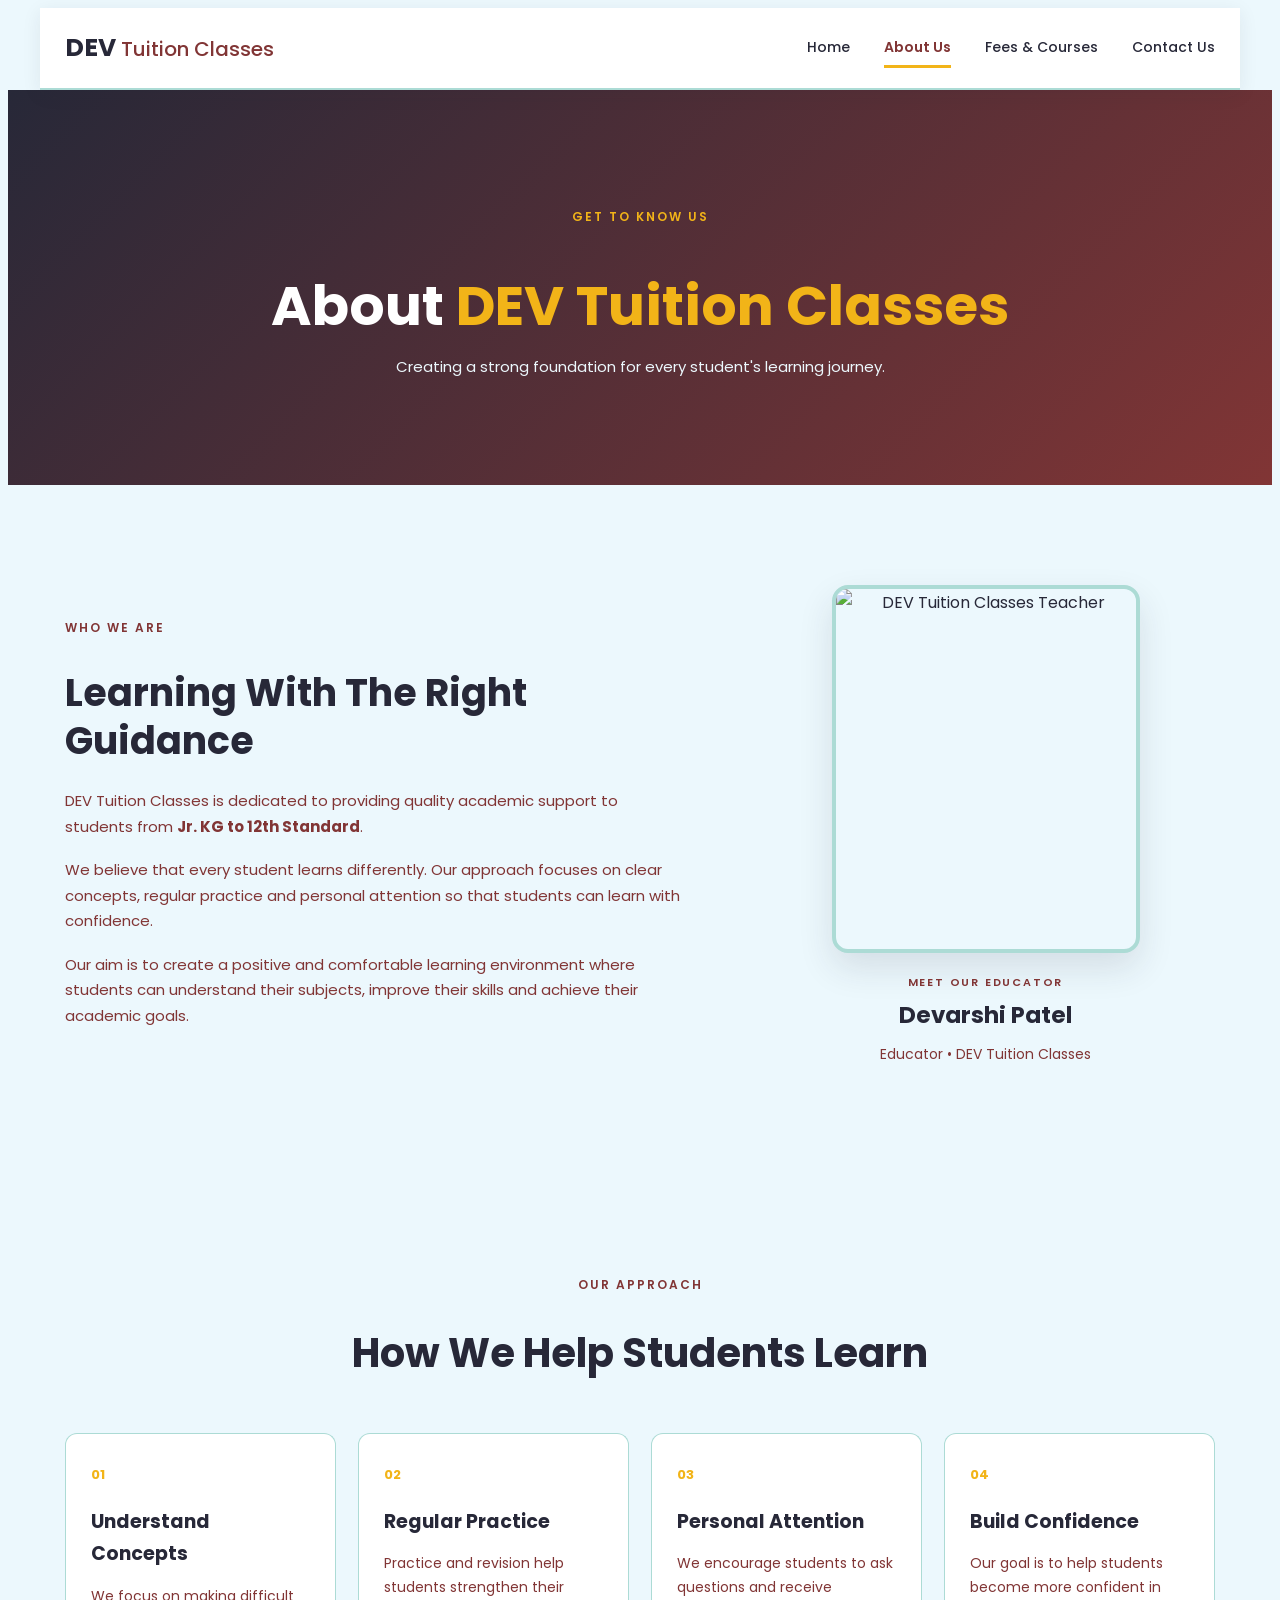
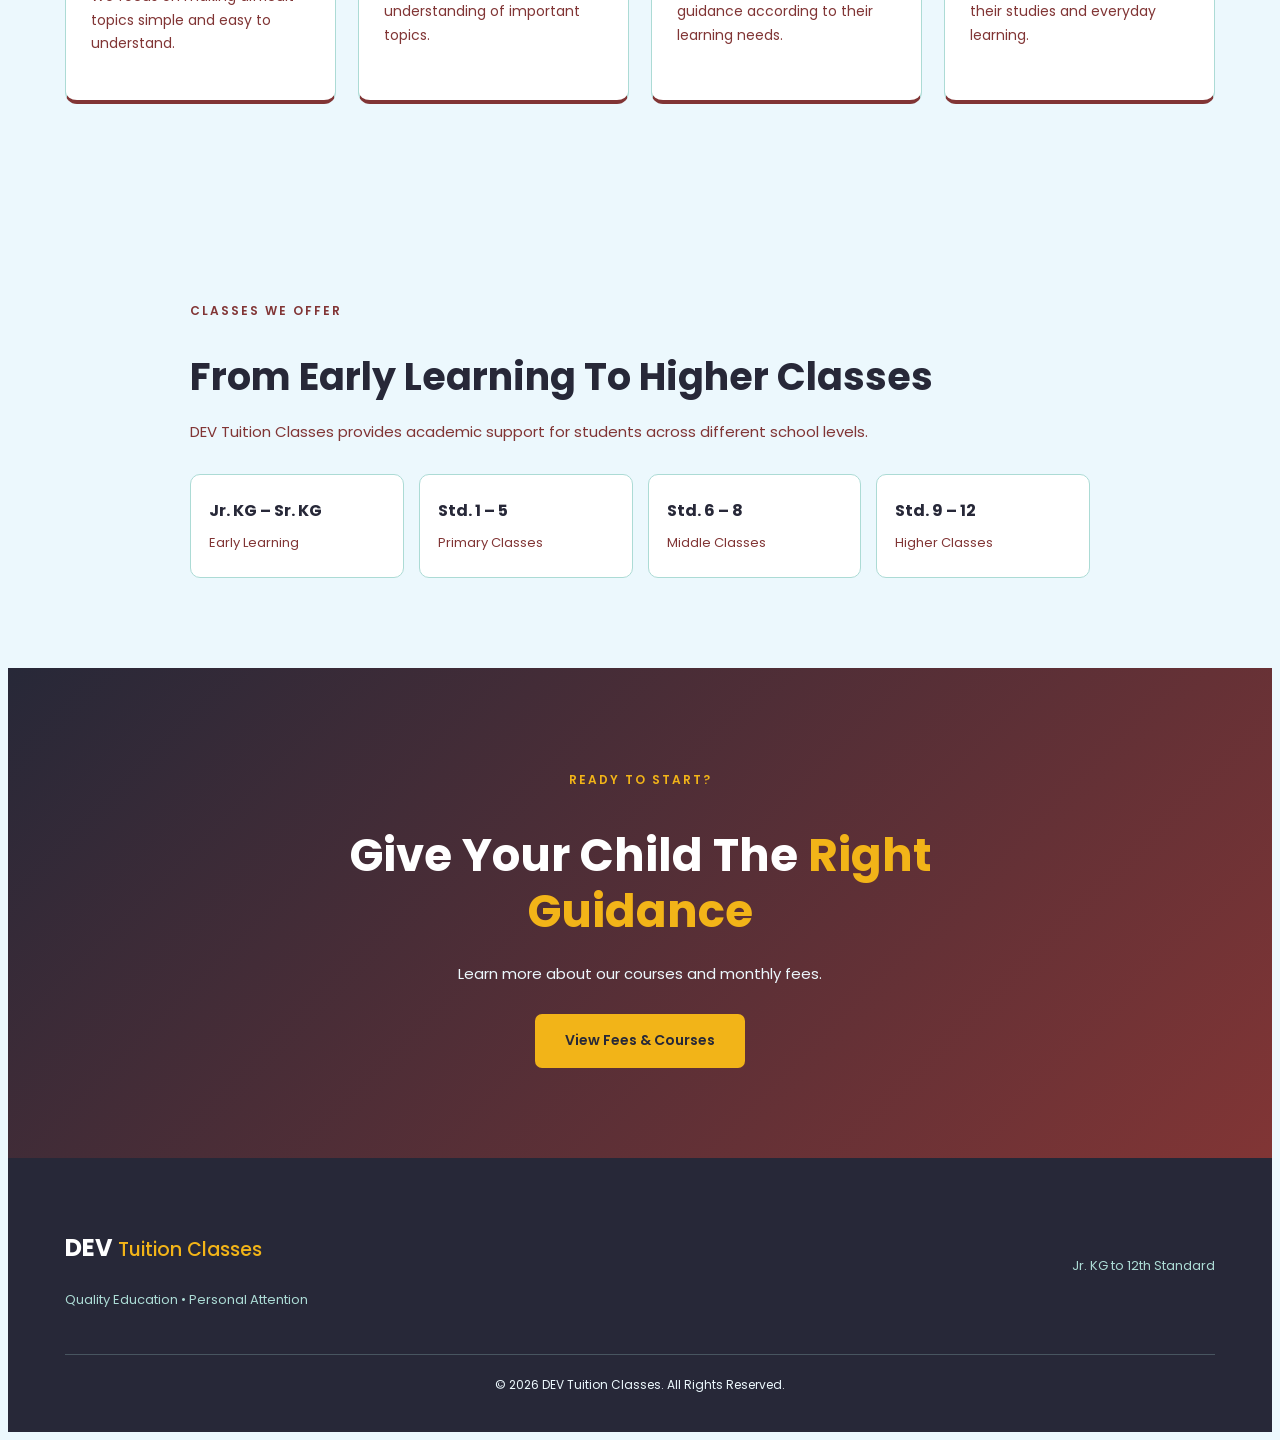
==== about.html @ 4b46ee43 "Add files via upload" ====
<!DOCTYPE html>
<html lang="en">

<head>
    <meta charset="UTF-8">
    <meta name="viewport" content="width=device-width, initial-scale=1.0">

    <title>About Us | DEV Tuition Classes</title>

    <link rel="preconnect" href="https://fonts.googleapis.com">
    <link rel="preconnect" href="https://fonts.gstatic.com" crossorigin>

    <link href="https://fonts.googleapis.com/css2?family=Poppins:wght@400;500;600;700&display=swap"
        rel="stylesheet">

    <link rel="stylesheet" href="style.css">
</head>

<body>

    <!-- ================= NAVIGATION BAR ================= -->

    <header class="navbar">

        <div class="logo">
            <h2>DEV <span>Tuition Classes</span></h2>
        </div>

        <nav>
            <a href="index.html">Home</a>
            <a href="about.html" class="active">About Us</a>
            <a href="fees-courses.html">Fees & Courses</a>
            <a href="contact.html">Contact Us</a>
        </nav>

    </header>


    <!-- ================= PAGE HEADER ================= -->

    <section class="page-header">

        <div class="page-header-content">

            <p>GET TO KNOW US</p>

            <h1>
                About <span>DEV Tuition Classes</span>
            </h1>

            <p>
                Creating a strong foundation for every student's
                learning journey.
            </p>

        </div>

    </section>


    <!-- ================= ABOUT INTRO ================= -->

    <section class="about-intro">

        <div class="about-content">

            <!-- LEFT SIDE TEXT -->

            <div class="about-text">

                <p class="section-label">
                    WHO WE ARE
                </p>

                <h2>
                    Learning With The Right Guidance
                </h2>

                <p>
                    DEV Tuition Classes is dedicated to providing quality
                    academic support to students from
                    <strong>Jr. KG to 12th Standard</strong>.
                </p>

                <p>
                    We believe that every student learns differently.
                    Our approach focuses on clear concepts, regular
                    practice and personal attention so that students can
                    learn with confidence.
                </p>

                <p>
                    Our aim is to create a positive and comfortable
                    learning environment where students can understand
                    their subjects, improve their skills and achieve
                    their academic goals.
                </p>

            </div>


            <!-- RIGHT SIDE TEACHER PHOTO -->

            <div class="teacher-profile">

                <div class="teacher-photo">

                    <img src="c:\Users\Kiran\Downloads\WhatsApp Image 2026-09-18 at 11.20.56 AM.jpeg" alt="DEV Tuition Classes Teacher">

                </div>

                <div class="teacher-info">

                    <p>MEET OUR EDUCATOR</p>

                    <h3>
                        Devarshi Patel
                    </h3>

                    <span>
                        Educator • DEV Tuition Classes
                    </span>

                </div>

            </div>

        </div>

    </section>


    <!-- ================= OUR APPROACH ================= -->

    <section class="approach">

        <div class="section-heading">

            <p>OUR APPROACH</p>

            <h2>
                How We Help Students Learn
            </h2>

        </div>


        <div class="approach-cards">

            <div class="approach-card">

                <div class="approach-number">
                    01
                </div>

                <h3>
                    Understand Concepts
                </h3>

                <p>
                    We focus on making difficult topics simple and
                    easy to understand.
                </p>

            </div>


            <div class="approach-card">

                <div class="approach-number">
                    02
                </div>

                <h3>
                    Regular Practice
                </h3>

                <p>
                    Practice and revision help students strengthen
                    their understanding of important topics.
                </p>

            </div>


            <div class="approach-card">

                <div class="approach-number">
                    03
                </div>

                <h3>
                    Personal Attention
                </h3>

                <p>
                    We encourage students to ask questions and receive
                    guidance according to their learning needs.
                </p>

            </div>


            <div class="approach-card">

                <div class="approach-number">
                    04
                </div>

                <h3>
                    Build Confidence
                </h3>

                <p>
                    Our goal is to help students become more confident
                    in their studies and everyday learning.
                </p>

            </div>

        </div>

    </section>


    <!-- ================= CLASSES INFO ================= -->

    <section class="classes-info">

        <div class="classes-content">

            <div class="classes-text">

                <p class="section-label">
                    CLASSES WE OFFER
                </p>

                <h2>
                    From Early Learning To Higher Classes
                </h2>

                <p>
                    DEV Tuition Classes provides academic support for
                    students across different school levels.
                </p>


                <div class="class-range">

                    <div class="class-item">
                        <strong>Jr. KG – Sr. KG</strong>
                        <span>Early Learning</span>
                    </div>

                    <div class="class-item">
                        <strong>Std. 1 – 5</strong>
                        <span>Primary Classes</span>
                    </div>

                    <div class="class-item">
                        <strong>Std. 6 – 8</strong>
                        <span>Middle Classes</span>
                    </div>

                    <div class="class-item">
                        <strong>Std. 9 – 12</strong>
                        <span>Higher Classes</span>
                    </div>

                </div>

            </div>

        </div>

    </section>


    <!-- ================= CTA ================= -->

    <section class="cta">

        <div class="cta-content">

            <p>
                READY TO START?
            </p>

            <h2>
                Give Your Child The
                <span>Right Guidance</span>
            </h2>

            <p>
                Learn more about our courses and monthly fees.
            </p>

            <a href="fees-courses.html" class="btn primary-btn">
                View Fees & Courses
            </a>

        </div>

    </section>


    <!-- ================= FOOTER ================= -->

    <footer>

        <div class="footer-content">

            <div class="footer-logo">

                <h2>
                    DEV <span>Tuition Classes</span>
                </h2>

                <p>
                    Quality Education • Personal Attention
                </p>

            </div>

            <p>
                Jr. KG to 12th Standard
            </p>

            <p class="copyright">
                © 2026 DEV Tuition Classes. All Rights Reserved.
            </p>

        </div>

    </footer>

</body>

</html>
---- style.css ----
* =========================================================
   DEV TUITION CLASSES
   COMPLETE WEBSITE CSS

   COLOR PALETTE
   #F2B418  - Yellow
   #ECF8FD  - Very Light Blue
   #ACDBD5  - Soft Blue
   #272838  - Dark Navy
   #813535  - Muted Maroon
   ========================================================= */


/* =========================================================
   RESET
   ========================================================= */

* {
    margin: 0;
    padding: 0;
    box-sizing: border-box;
}

html {
    scroll-behavior: smooth;
}

body {
    font-family: "Poppins", sans-serif;
    background: #ECF8FD;
    color: #272838;
    line-height: 1.7;
}

a {
    text-decoration: none;
    color: inherit;
}

img {
    max-width: 100%;
    display: block;
}


/* =========================================================
   COMMON
   ========================================================= */

section {
    padding: 90px 25px;
}

.navbar,
.hero-content,
.intro,
.why-us,
.about-content,
.approach,
.classes-content,
.courses-section,
.fees-section,
.contact-section {
    width: 100%;
    max-width: 1150px;
    margin: auto;
}


/* =========================================================
   NAVBAR
   ========================================================= */

.navbar {
    min-height: 80px;

    padding: 0 25px;

    display: flex;
    align-items: center;
    justify-content: space-between;

    background: #FFFFFF;

    border-bottom: 2px solid #ACDBD5;

    position: sticky;
    top: 0;
    z-index: 1000;

    box-shadow: 0 4px 18px rgba(39, 40, 56, 0.08);
}


/* ---------- LOGO ---------- */

.logo h2 {
    color: #272838;

    font-size: 25px;
    font-weight: 700;

    line-height: 1.2;
}

.logo h2 span {
    color: #813535;

    font-size: 20px;
    font-weight: 500;
}


/* ---------- NAVIGATION ---------- */

.navbar nav {
    display: flex;
    align-items: center;
    gap: 34px;
}

.navbar nav a {
    position: relative;

    padding: 8px 0;

    color: #272838;

    font-size: 14px;
    font-weight: 500;

    transition: 0.3s ease;
}

.navbar nav a:hover {
    color: #813535;
}

.navbar nav a::after {
    content: "";

    position: absolute;

    left: 0;
    bottom: 0;

    width: 0;
    height: 3px;

    background: #F2B418;

    transition: 0.3s ease;
}

.navbar nav a:hover::after,
.navbar nav a.active::after {
    width: 100%;
}

.navbar nav a.active {
    color: #813535;
    font-weight: 600;
}


/* =========================================================
   BUTTONS
   ========================================================= */

.btn {
    display: inline-flex;

    align-items: center;
    justify-content: center;

    padding: 13px 28px;

    border-radius: 7px;

    font-size: 14px;
    font-weight: 600;

    transition: 0.3s ease;

    cursor: pointer;
}


/* ---------- PRIMARY ---------- */

.primary-btn {
    background: #F2B418;
    color: #272838;

    border: 2px solid #F2B418;
}

.primary-btn:hover {
    background: #272838;
    color: #FFFFFF;

    border-color: #272838;

    transform: translateY(-2px);

    box-shadow: 0 10px 22px rgba(39, 40, 56, 0.20);
}


/* ---------- SECONDARY ---------- */

.secondary-btn {
    background: transparent;

    color: #FFFFFF;

    border: 2px solid #F2B418;
}

.secondary-btn:hover {
    background: #F2B418;
    color: #272838;

    transform: translateY(-2px);
}


/* =========================================================
   HERO SECTION
   ========================================================= */

.hero {
    min-height: 650px;

    display: flex;
    align-items: center;

    position: relative;

    overflow: hidden;

    background:
        linear-gradient(
            120deg,
            rgba(39, 40, 56, 0.97),
            rgba(39, 40, 56, 0.88)
        );
}


/* Decorative shapes */

.hero::before {
    content: "";

    position: absolute;

    width: 450px;
    height: 450px;

    right: -150px;
    top: -170px;

    border-radius: 50%;

    background: rgba(242, 180, 24, 0.12);
}

.hero::after {
    content: "";

    position: absolute;

    width: 300px;
    height: 300px;

    left: -150px;
    bottom: -160px;

    border-radius: 50%;

    background: rgba(172, 219, 213, 0.12);
}


/* ---------- HERO CONTENT ---------- */

.hero-content {
    padding: 100px 30px;

    position: relative;
    z-index: 2;
}

.small-heading {
    margin-bottom: 16px;

    color: #F2B418;

    font-size: 13px;
    font-weight: 600;

    letter-spacing: 2px;
}

.hero h1 {
    max-width: 780px;

    margin-bottom: 25px;

    color: #FFFFFF;

    font-size: clamp(38px, 5vw, 64px);
    font-weight: 700;

    line-height: 1.15;
}

.hero h1 span {
    color: #F2B418;
}

.hero-description {
    max-width: 620px;

    margin-bottom: 35px;

    color: #ECF8FD;

    font-size: 17px;
}

.hero-buttons {
    display: flex;

    gap: 15px;

    flex-wrap: wrap;
}


/* =========================================================
   SECTION HEADINGS
   ========================================================= */

.section-heading {
    margin-bottom: 55px;

    text-align: center;
}

.section-heading p,
.section-label {
    margin-bottom: 10px;

    color: #813535;

    font-size: 12px;
    font-weight: 600;

    letter-spacing: 2px;
}

.section-heading h2 {
    color: #272838;

    font-size: clamp(28px, 4vw, 40px);
    font-weight: 700;

    line-height: 1.25;
}


/* =========================================================
   HOME - INTRO
   ========================================================= */

.intro {
    padding-top: 95px;
    padding-bottom: 95px;
}

.intro-content {
    max-width: 850px;

    margin: auto;
}

.intro-text h3 {
    margin-bottom: 18px;

    color: #272838;

    font-size: 30px;
}

.intro-text p {
    margin-bottom: 18px;

    color: #813535;

    font-size: 15px;
}

.text-btn {
    display: inline-block;

    margin-top: 8px;

    color: #813535;

    font-size: 14px;
    font-weight: 600;

    transition: 0.3s ease;
}

.text-btn:hover {
    color: #F2B418;

    transform: translateX(4px);
}


/* =========================================================
   WHY CHOOSE US
   ========================================================= */

.why-us {
    padding-top: 95px;
    padding-bottom: 95px;
}

.features {
    display: grid;

    grid-template-columns: repeat(4, 1fr);

    gap: 22px;
}

.feature-card {
    padding: 30px 25px;

    background: #FFFFFF;

    border: 1px solid #ACDBD5;

    border-top: 4px solid #F2B418;

    border-radius: 12px;

    box-shadow: 0 8px 25px rgba(39, 40, 56, 0.06);

    transition: 0.3s ease;
}

.feature-card:hover {
    transform: translateY(-7px);

    box-shadow: 0 15px 35px rgba(39, 40, 56, 0.12);

    border-color: #ACDBD5;
}

.feature-icon {
    width: 48px;
    height: 48px;

    margin-bottom: 20px;

    display: flex;
    align-items: center;
    justify-content: center;

    border-radius: 9px;

    background: #ACDBD5;

    color: #272838;

    font-size: 13px;
    font-weight: 700;
}

.feature-card h3 {
    margin-bottom: 12px;

    color: #272838;

    font-size: 19px;
}

.feature-card p {
    color: #813535;

    font-size: 14px;
}


/* =========================================================
   CTA
   ========================================================= */

.cta {
    background:
        linear-gradient(
            135deg,
            #272838,
            #813535
        );

    color: #FFFFFF;

    text-align: center;
}

.cta-content {
    max-width: 750px;

    margin: auto;
}

.cta-content > p:first-child {
    margin-bottom: 12px;

    color: #F2B418;

    font-size: 12px;
    font-weight: 600;

    letter-spacing: 2px;
}

.cta-content h2 {
    margin-bottom: 20px;

    color: #FFFFFF;

    font-size: clamp(30px, 4vw, 45px);

    line-height: 1.25;
}

.cta-content h2 span {
    color: #F2B418;
}

.cta-content p:not(:first-child) {
    max-width: 650px;

    margin: 0 auto 28px;

    color: #ECF8FD;

    font-size: 15px;
}


/* =========================================================
   DEV TUITION CLASSES IMAGE
   ========================================================= */

.tuition-logo-image {
    width: 100%;
    max-width: 420px;

    height: auto;

    margin: 0 auto 30px;

    display: block;

    border-radius: 10px;
}


/* =========================================================
   PAGE HEADER
   ========================================================= */

.page-header {
    padding: 105px 25px;

    background:
        linear-gradient(
            135deg,
            #272838,
            #813535
        );

    text-align: center;
}

.page-header-content {
    max-width: 850px;

    margin: auto;
}

.page-header-content p:first-child {
    margin-bottom: 10px;

    color: #F2B418;

    font-size: 12px;
    font-weight: 600;

    letter-spacing: 2px;
}

.page-header h1 {
    margin-bottom: 15px;

    color: #FFFFFF;

    font-size: clamp(38px, 5vw, 55px);

    line-height: 1.2;
}

.page-header h1 span {
    color: #F2B418;
}

.page-header-content p:last-child {
    max-width: 650px;

    margin: auto;

    color: #ECF8FD;

    font-size: 15px;
}


/* =========================================================
   ABOUT PAGE
   ========================================================= */

.about-intro {
    padding-top: 100px;
    padding-bottom: 100px;
}

.about-content {
    display: grid;

    grid-template-columns: 1.15fr 0.85fr;

    align-items: center;

    gap: 70px;
}

.about-text h2 {
    margin-bottom: 24px;

    color: #272838;

    font-size: 38px;

    line-height: 1.25;
}

.about-text > p:not(.section-label) {
    margin-bottom: 18px;

    color: #813535;

    font-size: 15px;
}


/* =========================================================
   TEACHER PROFILE
   ========================================================= */

.teacher-profile {
    text-align: center;
}

.teacher-photo {
    width: 300px;
    height: 360px;

    margin: auto;

    overflow: hidden;

    border-radius: 16px;

    background: #ECF8FD;

    border: 4px solid #ACDBD5;

    box-shadow: 0 15px 35px rgba(39, 40, 56, 0.12);
}

.teacher-photo img {
    width: 100%;
    height: 100%;

    object-fit: cover;
    object-position: center top;
}

.teacher-info {
    margin-top: 20px;
}

.teacher-info p {
    margin-bottom: 5px;

    color: #813535;

    font-size: 11px;
    font-weight: 600;

    letter-spacing: 1.8px;
}

.teacher-info h3 {
    margin: 5px 0;

    color: #272838;

    font-size: 23px;
}

.teacher-info span {
    color: #813535;

    font-size: 14px;
}


/* =========================================================
   APPROACH
   ========================================================= */

.approach {
    padding-top: 95px;
    padding-bottom: 95px;
}

.approach-cards {
    display: grid;

    grid-template-columns: repeat(4, 1fr);

    gap: 22px;
}

.approach-card {
    padding: 30px 25px;

    background: #FFFFFF;

    border: 1px solid #ACDBD5;

    border-bottom: 4px solid #813535;

    border-radius: 12px;

    transition: 0.3s ease;
}

.approach-card:hover {
    transform: translateY(-7px);

    box-shadow: 0 15px 35px rgba(39, 40, 56, 0.12);
}

.approach-number {
    margin-bottom: 20px;

    color: #F2B418;

    font-size: 13px;
    font-weight: 700;
}

.approach-card h3 {
    margin-bottom: 12px;

    color: #272838;

    font-size: 19px;
}

.approach-card p {
    color: #813535;

    font-size: 14px;
}


/* =========================================================
   CLASSES INFO
   ========================================================= */

.classes-info {
    background: #ECF8FD;
}

.classes-text {
    max-width: 900px;

    margin: auto;
}

.classes-text h2 {
    margin-bottom: 18px;

    color: #272838;

    font-size: 38px;

    line-height: 1.25;
}

.classes-text > p:not(.section-label) {
    margin-bottom: 30px;

    color: #813535;

    font-size: 15px;
}

.class-range {
    display: grid;

    grid-template-columns: repeat(4, 1fr);

    gap: 15px;
}

.class-item {
    padding: 22px 18px;

    background: #FFFFFF;

    border: 1px solid #ACDBD5;

    border-radius: 10px;

    transition: 0.3s ease;
}

.class-item:hover {
    transform: translateY(-4px);

    border-color: #F2B418;
}

.class-item strong {
    display: block;

    margin-bottom: 4px;

    color: #272838;

    font-size: 16px;
}

.class-item span {
    color: #813535;

    font-size: 13px;
}


/* =========================================================
   COURSES PAGE
   ========================================================= */

.courses-section {
    padding-top: 95px;
    padding-bottom: 95px;
}

.course-cards {
    display: grid;

    grid-template-columns: repeat(4, 1fr);

    gap: 22px;
}

.course-card {
    padding: 32px 25px;

    background: #FFFFFF;

    border: 1px solid #ACDBD5;

    border-top: 4px solid #F2B418;

    border-radius: 12px;

    box-shadow: 0 8px 25px rgba(39, 40, 56, 0.05);

    transition: 0.3s ease;
}

.course-card:hover {
    transform: translateY(-7px);

    box-shadow: 0 15px 35px rgba(39, 40, 56, 0.12);
}

.course-number {
    margin-bottom: 18px;

    color: #813535;

    font-size: 13px;
    font-weight: 700;
}

.course-card h3 {
    margin-bottom: 12px;

    color: #272838;

    font-size: 20px;
}

.course-card p {
    color: #813535;

    font-size: 14px;
}


/* =========================================================
   FEES
   ========================================================= */

.fees-section {
    padding-top: 95px;
    padding-bottom: 95px;
}

.fee-container {
    max-width: 900px;

    margin: 0 auto 45px;

    overflow: hidden;

    background: #FFFFFF;

    border: 1px solid #ACDBD5;

    border-radius: 14px;

    box-shadow: 0 10px 30px rgba(39, 40, 56, 0.07);
}

.fee-heading {
    padding: 28px 30px;

    background: #ACDBD5;

    border-bottom: 1px solid #7F8C8D;
}

.fee-heading h3 {
    margin-bottom: 4px;

    color: #272838;

    font-size: 22px;
}

.fee-heading p {
    color: #813535;

    font-size: 13px;
}

.table-wrapper {
    width: 100%;

    overflow-x: auto;
}

table {
    width: 100%;

    min-width: 500px;

    border-collapse: collapse;
}

thead {
    background: #272838;
}

th {
    padding: 15px 20px;

    color: #FFFFFF;

    text-align: left;

    font-size: 14px;
}

td {
    padding: 14px 20px;

    color: #813535;

    font-size: 14px;

    border-bottom: 1px solid #ECF8FD;
}

tbody tr {
    transition: 0.2s ease;
}

tbody tr:hover {
    background: #ECF8FD;
}

tbody tr:last-child td {
    border-bottom: none;
}

td:last-child,
th:last-child {
    text-align: right;
}


/* =========================================================
   FEE NOTE
   ========================================================= */

.fee-note {
    padding: 85px 25px;

    text-align: center;
}

.fee-note-content {
    max-width: 700px;

    margin: auto;

    padding: 55px 35px;

    background: #ACDBD5;

    border-radius: 16px;
}

.fee-note-content h3 {
    margin-bottom: 12px;

    color: #272838;

    font-size: 28px;
}

.fee-note-content p {
    margin-bottom: 25px;

    color: #813535;

    font-size: 14px;
}


/* =========================================================
   CONTACT PAGE
   ========================================================= */

.contact-section {
    padding-top: 95px;
    padding-bottom: 95px;
}

.contact-container {
    display: grid;

    grid-template-columns: repeat(3, 1fr);

    gap: 22px;
}

.contact-card {
    padding: 32px 25px;

    background: #FFFFFF;

    border: 1px solid #ACDBD5;

    border-radius: 14px;

    text-align: center;

    box-shadow: 0 8px 25px rgba(39, 40, 56, 0.05);

    transition: 0.3s ease;
}

.contact-card:hover {
    transform: translateY(-6px);

    border-color: #F2B418;

    box-shadow: 0 15px 35px rgba(39, 40, 56, 0.12);
}

.contact-icon {
    width: 52px;
    height: 52px;

    margin: 0 auto 18px;

    display: flex;
    align-items: center;
    justify-content: center;

    border-radius: 50%;

    background: #ACDBD5;

    font-size: 21px;
}

.contact-card h3 {
    margin-bottom: 12px;

    color: #272838;

    font-size: 20px;
}

.contact-card p {
    margin-bottom: 10px;

    color: #813535;

    font-size: 14px;
}

.contact-link {
    display: inline-block;

    color: #272838;

    font-size: 14px;
    font-weight: 600;

    word-break: break-word;

    transition: 0.3s ease;
}

.contact-link:hover {
    color: #F2B418;
}


/* =========================================================
   CONTACT - TEACHER PHOTO
   ========================================================= */

.teacher-contact-card {
    position: relative;
}

.teacher-contact-photo {
    width: 115px;
    height: 115px;

    margin: 0 auto 18px;

    overflow: hidden;

    border-radius: 50%;

    background: #ECF8FD;

    border: 5px solid #ACDBD5;

    box-shadow: 0 8px 20px rgba(39, 40, 56, 0.12);
}

.teacher-contact-photo img {
    width: 100%;
    height: 100%;

    object-fit: cover;
    object-position: center top;
}

.teacher-label {
    margin-bottom: 5px !important;

    color: #813535 !important;

    font-size: 11px !important;
    font-weight: 600 !important;

    letter-spacing: 1.5px;
}


/* =========================================================
   CONTACT CTA
   ========================================================= */

.contact-cta {
    padding: 95px 25px;

    background:
        linear-gradient(
            135deg,
            #272838,
            #813535
        );

    color: #FFFFFF;

    text-align: center;
}

.contact-cta-content {
    max-width: 750px;

    margin: auto;
}

.contact-cta-content > p:first-child {
    margin-bottom: 12px;

    color: #F2B418;

    font-size: 12px;
    font-weight: 600;

    letter-spacing: 2px;
}

.contact-cta-content h2 {
    margin-bottom: 20px;

    color: #FFFFFF;

    font-size: clamp(30px, 4vw, 45px);

    line-height: 1.25;
}

.contact-cta-content h2 span {
    color: #F2B418;
}

.contact-cta-content > p:not(:first-child) {
    max-width: 650px;

    margin: 0 auto 28px;

    color: #ECF8FD;

    font-size: 15px;
}

.contact-buttons {
    display: flex;

    align-items: center;
    justify-content: center;

    gap: 15px;

    flex-wrap: wrap;
}


/* =========================================================
   FOOTER
   ========================================================= */

footer {
    padding: 50px 25px 25px;

    background: #272838;

    color: #FFFFFF;
}

.footer-content {
    max-width: 1150px;

    margin: auto;

    display: grid;

    grid-template-columns: 1fr auto;

    gap: 20px 40px;

    align-items: center;
}

.footer-logo h2 {
    color: #FFFFFF;

    font-size: 24px;
}

.footer-logo h2 span {
    color: #F2B418;

    font-size: 19px;
    font-weight: 500;
}

.footer-logo p {
    margin-top: 6px;

    color: #ACDBD5;

    font-size: 13px;
}

.footer-content > p:not(.copyright) {
    color: #ACDBD5;

    font-size: 13px;

    text-align: right;
}

.copyright {
    grid-column: 1 / -1;

    padding-top: 20px;

    margin-top: 10px;

    border-top: 1px solid rgba(172, 219, 213, 0.25);

    color: #ECF8FD;

    font-size: 12px;

    text-align: center;
}


/* =========================================================
   JAVASCRIPT REVEAL
   ========================================================= */

.reveal {
    opacity: 0;

    transform: translateY(25px);

    transition:
        opacity 0.7s ease,
        transform 0.7s ease;
}

.reveal.show {
    opacity: 1;

    transform: translateY(0);
}

.btn.clicked {
    transform: scale(0.97);
}


/* =========================================================
   TABLET
   ========================================================= */

@media (max-width: 1000px) {

    .features,
    .approach-cards,
    .course-cards {
        grid-template-columns: repeat(2, 1fr);
    }

    .class-range {
        grid-template-columns: repeat(2, 1fr);
    }

    .about-content {
        grid-template-columns: 1fr;

        gap: 45px;
    }

    .about-text {
        text-align: center;
    }

    .teacher-profile {
        margin-top: 10px;
    }
}


/* =========================================================
   MOBILE
   ========================================================= */

@media (max-width: 768px) {

    /* ---------- NAVBAR ---------- */

    .navbar {
        min-height: auto;

        padding: 18px 20px;

        flex-direction: column;

        gap: 18px;
    }

    .navbar nav {
        width: 100%;

        justify-content: center;

        gap: 18px;

        flex-wrap: wrap;
    }

    .navbar nav a {
        font-size: 12px;
    }

    .logo h2 {
        font-size: 23px;
    }

    .logo h2 span {
        font-size: 18px;
    }


    /* ---------- SECTIONS ---------- */

    section {
        padding: 70px 20px;
    }


    /* ---------- HERO ---------- */

    .hero {
        min-height: 580px;
    }

    .hero-content {
        padding: 80px 20px;

        text-align: center;
    }

    .hero h1 {
        font-size: 38px;
    }

    .hero-description {
        font-size: 15px;
    }

    .hero-buttons {
        justify-content: center;
    }


    /* ---------- CARDS ---------- */

    .features,
    .approach-cards,
    .course-cards {
        grid-template-columns: 1fr;
    }


    /* ---------- ABOUT ---------- */

    .about-text {
        text-align: center;
    }

    .about-text h2,
    .classes-text h2 {
        font-size: 30px;
    }

    .teacher-photo {
        width: 260px;
        height: 320px;
    }


    /* ---------- CLASSES ---------- */

    .class-range {
        grid-template-columns: 1fr;
    }


    /* ---------- FEES ---------- */

    .fee-container {
        border-radius: 12px;
    }

    .fee-heading {
        padding: 22px 20px;
    }

    th,
    td {
        padding: 13px 16px;
    }


    /* ---------- CONTACT ---------- */

    .contact-container {
        grid-template-columns: 1fr;
    }

    .teacher-contact-photo {
        width: 105px;
        height: 105px;
    }


    /* ---------- CTA ---------- */

    .contact-buttons {
        flex-direction: column;
    }

    .contact-buttons .btn {
        width: 100%;
        max-width: 260px;
    }


    /* ---------- FOOTER ---------- */

    .footer-content {
        grid-template-columns: 1fr;

        text-align: center;
    }

    .footer-content > p:not(.copyright) {
        text-align: center;
    }
}


/* =========================================================
   SMALL MOBILE
   ========================================================= */

@media (max-width: 480px) {

    .navbar nav {
        gap: 12px;
    }

    .navbar nav a {
        font-size: 11px;
    }

    .hero h1 {
        font-size: 32px;
    }

    .small-heading {
        font-size: 11px;
    }

    .page-header {
        padding: 80px 20px;
    }

    .page-header h1 {
        font-size: 34px;
    }

    .page-header-content p:last-child {
        font-size: 14px;
    }

    .hero-buttons .btn {
        width: 100%;
        max-width: 260px;
    }

    .feature-card,
    .approach-card,
    .course-card,
    .contact-card {
        padding: 26px 20px;
    }

    .fee-note-content {
        padding: 40px 22px;
    }

    .btn {
        padding: 12px 22px;
    }

    .tuition-logo-image {
        max-width: 300px;
    }
}
/* =========================================================
   HOME PAGE ANIMATIONS
   ========================================================= */

/* ---------- HERO CONTENT ---------- */

.hero .small-heading {
    animation: fadeUp 0.8s ease both;
}

.hero h1 {
    animation: fadeUp 0.9s ease 0.15s both;
}

.hero-description {
    animation: fadeUp 0.9s ease 0.3s both;
}

.hero-buttons {
    animation: fadeUp 0.9s ease 0.45s both;
}


/* ---------- HERO BACKGROUND CIRCLES ---------- */

.hero::before {
    animation: floatingCircle 8s ease-in-out infinite;
}

.hero::after {
    animation: floatingCircleReverse 10s ease-in-out infinite;
}


/* ---------- BUTTON ANIMATION ---------- */

.hero-buttons .btn {
    transition:
        transform 0.3s ease,
        box-shadow 0.3s ease,
        background 0.3s ease;
}

.hero-buttons .btn:hover {
    transform: translateY(-4px);
}


/* ---------- INTRO ---------- */

.intro-text h3 {
    animation: fadeUp 0.8s ease both;
}


/* ---------- FEATURE CARDS ---------- */

.feature-card:nth-child(1) {
    transition-delay: 0.1s;
}

.feature-card:nth-child(2) {
    transition-delay: 0.2s;
}

.feature-card:nth-child(3) {
    transition-delay: 0.3s;
}

.feature-card:nth-child(4) {
    transition-delay: 0.4s;
}


/* ---------- CTA LOGO ---------- */

.tuition-logo-image {
    animation: softFloat 4s ease-in-out infinite;
}


/* =========================================================
   KEYFRAMES
   ========================================================= */

@keyframes fadeUp {

    from {
        opacity: 0;
        transform: translateY(35px);
    }

    to {
        opacity: 1;
        transform: translateY(0);
    }

}


@keyframes floatingCircle {

    0%,
    100% {
        transform: translate(0, 0);
    }

    50% {
        transform: translate(-25px, 25px);
    }

}


@keyframes floatingCircleReverse {

    0%,
    100% {
        transform: translate(0, 0);
    }

    50% {
        transform: translate(25px, -20px);
    }

}


@keyframes softFloat {

    0%,
    100% {
        transform: translateY(0);
    }

    50% {
        transform: translateY(-8px);
    }

}


/* =========================================================
   REDUCED MOTION
   ========================================================= */

@media (prefers-reduced-motion: reduce) {

    *,
    *::before,
    *::after {
        animation: none !important;
        transition: none !important;
    }

/* DARK BLUE + MAROON + PURPLE PALETTE */

body {
    background-color: #F8F3F0;
    color: #342B50;
}

.navbar {
    background-color: #F8F3F0;
    border-color: #702F3D;
}

.hero,
.cta,
.page-header,
.contact-cta {
    background: #342B50;
    color: #FFFFFF;
}

footer {
    background: #702F3D;
    color: #FFFFFF;
}

.hero h1,
.hero h2,
.hero h3,
.hero p,
.cta h2,
.cta p,
.page-header h1,
.page-header p,
.contact-cta h2,
.contact-cta p,
footer,
footer a {
    color: #FFFFFF;
}

.primary-btn,
.feature-card,
.course-card,
.approach-card,
.contact-card,
.class-item,
.fee-container {
    background-color: #D9D0E8;
}

button,
.primary-btn,
.text-btn {
    color: #FFFFFF;
    background-color: #702F3D;
}

.navbar nav a:hover,
.section-label,
.section-heading p {
    color: #702F3D;
}

.feature-icon,
.contact-icon,
.fee-heading,
.fee-note-content {
    background-color: #51416D;
    color: #FFFFFF;
}

h1, h2, h3, h4 {
    color: #342B50;
}

/* FEES PAGE TEXT COLOR FIX */

/* Dark blue and maroon backgrounds */
.fee-heading,
.fee-heading h1,
.fee-heading h2,
.fee-heading h3,
.fee-heading p,
.fee-heading span,
.fee-heading label {
    color: #FFFFFF;
}

/* Purple background */
.fee-note-content,
.fee-note-content h1,
.fee-note-content h2,
.fee-note-content h3,
.fee-note-content p,
.fee-note-content span {
    color: #FFFFFF;
}

/* Light backgrounds - dark readable text */
.fee-container {
    color: #342B50;
}

.fee-container h1,
.fee-container h2,
.fee-container h3,
.fee-container h4,
.fee-container p,
.fee-container span,
.fee-container label {
    color: #342B50;
}

/* Buttons on fees page */
.fee-container button,
.fee-container .primary-btn {
    color: #FFFFFF;
}

/* MEDIUM SELECTION BUTTONS */
.medium-buttons {
    display: flex;
    justify-content: center;
    gap: 15px;
    margin: 25px 0;
    flex-wrap: wrap;
}

.medium-btn {
    padding: 12px 24px;
    background-color: #342B50;
    color: #FFFFFF;
    border: 2px solid #342B50;
    border-radius: 8px;
    cursor: pointer;
    font-size: 16px;
    font-family: inherit;
    font-weight: 600;
    transition: 0.3s ease;
}

.medium-btn:hover,
.medium-btn.active {
    background-color: #702F3D;
    border-color: #702F3D;
    color: #FFFFFF;
}
}


/* Fee Table Heading Text Color */
.fee-heading h3,
.fee-heading p {
    color: #FFFFFF !important;
}
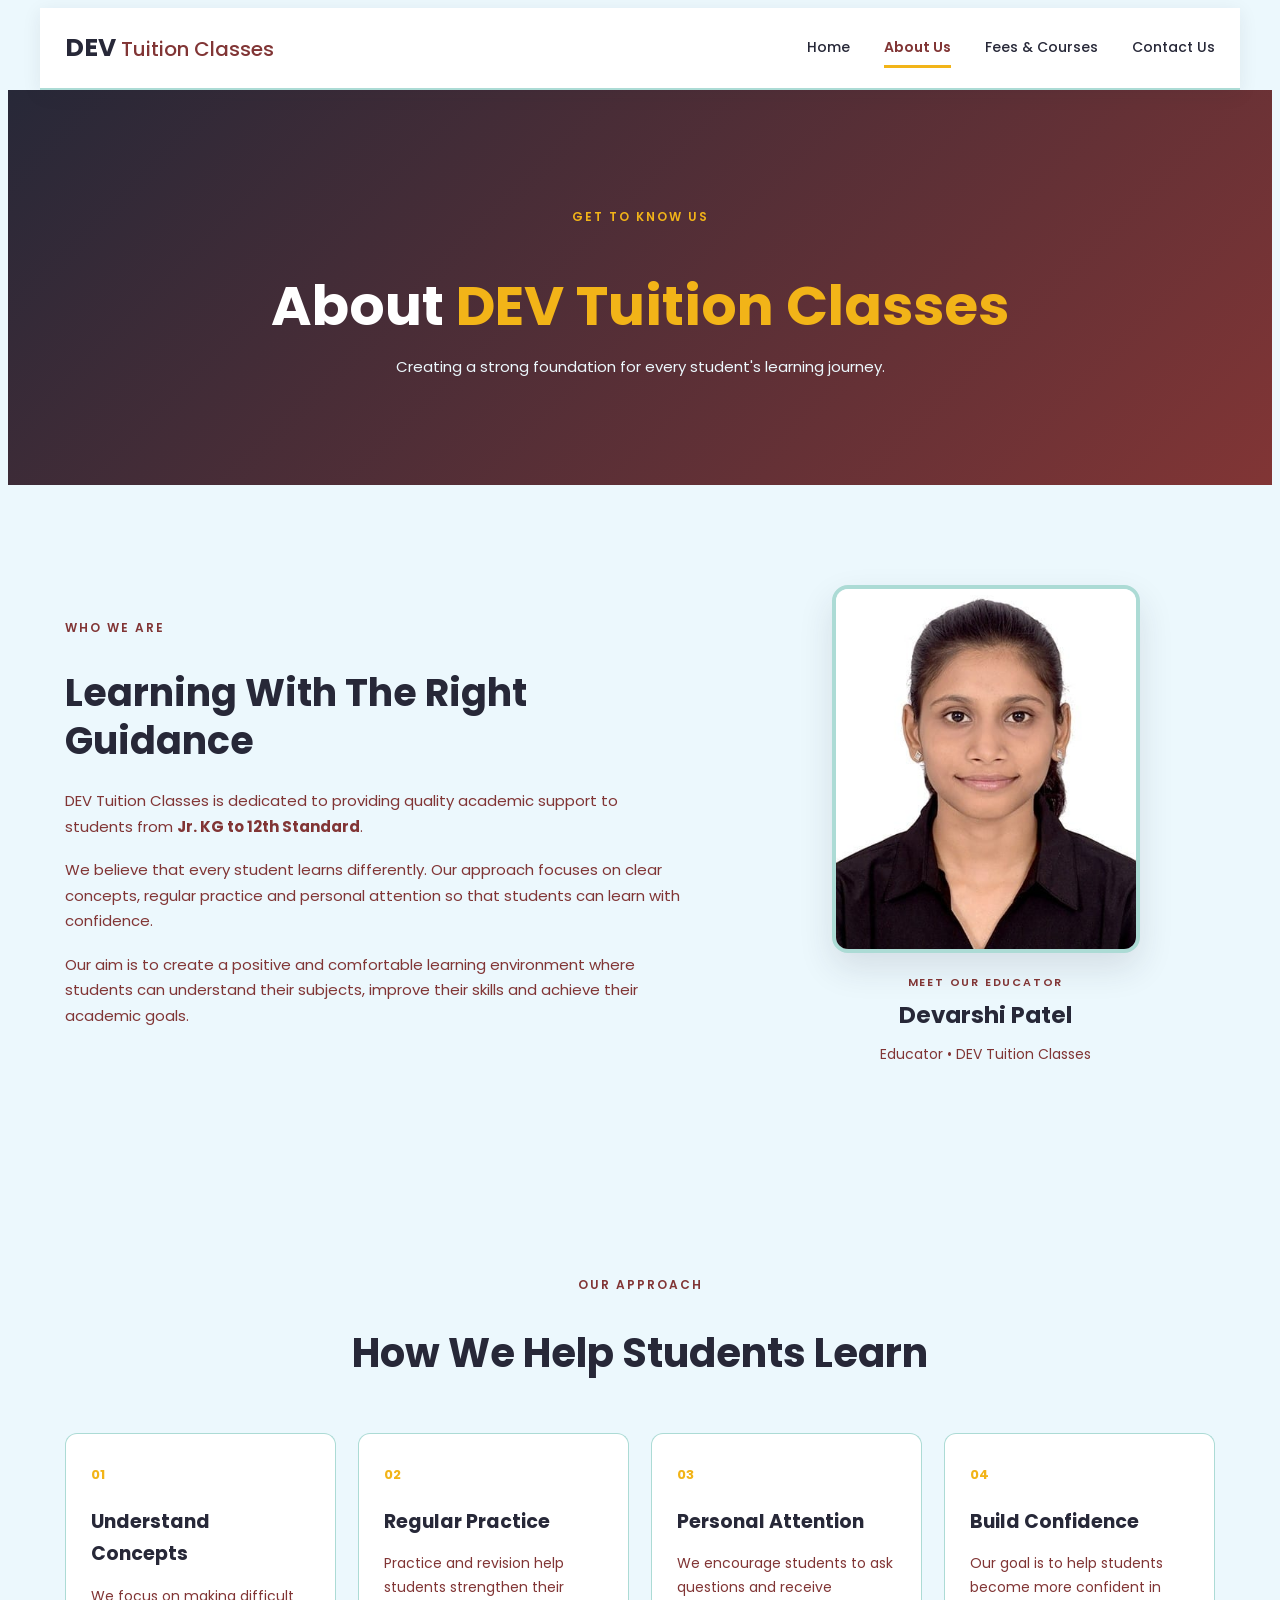
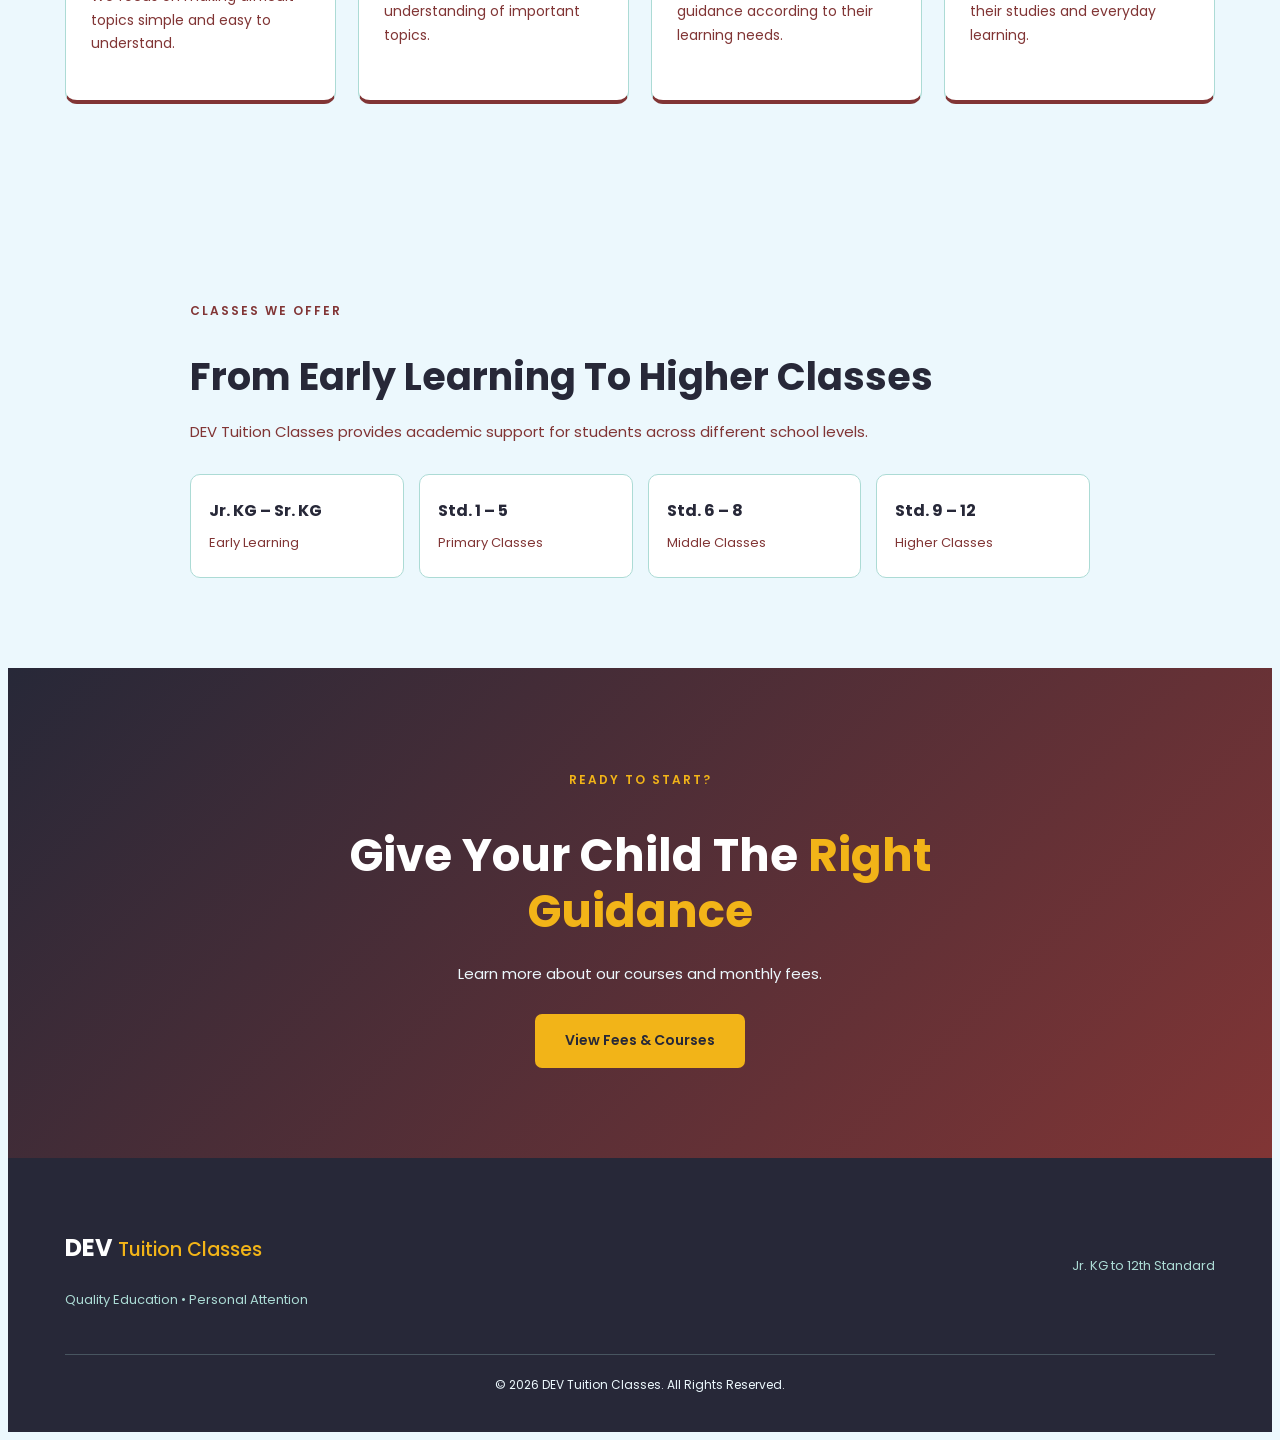
==== commit 7cfa43eb: "Update about.html" ====
--- a/about.html
+++ b/about.html
@@ -104,10 +104,9 @@
             <div class="teacher-profile">
 
                 <div class="teacher-photo">
-
-                    <img src="c:\Users\Kiran\Downloads\WhatsApp Image 2026-09-18 at 11.20.56 AM.jpeg" alt="DEV Tuition Classes Teacher">
-
-                </div>
+    <img src="./Devarshi.jpeg"
+         alt="DEV Tuition Classes Teacher">
+</div>
 
                 <div class="teacher-info">
 
@@ -336,4 +335,4 @@
 
 </body>
 
-</html>+</html>
